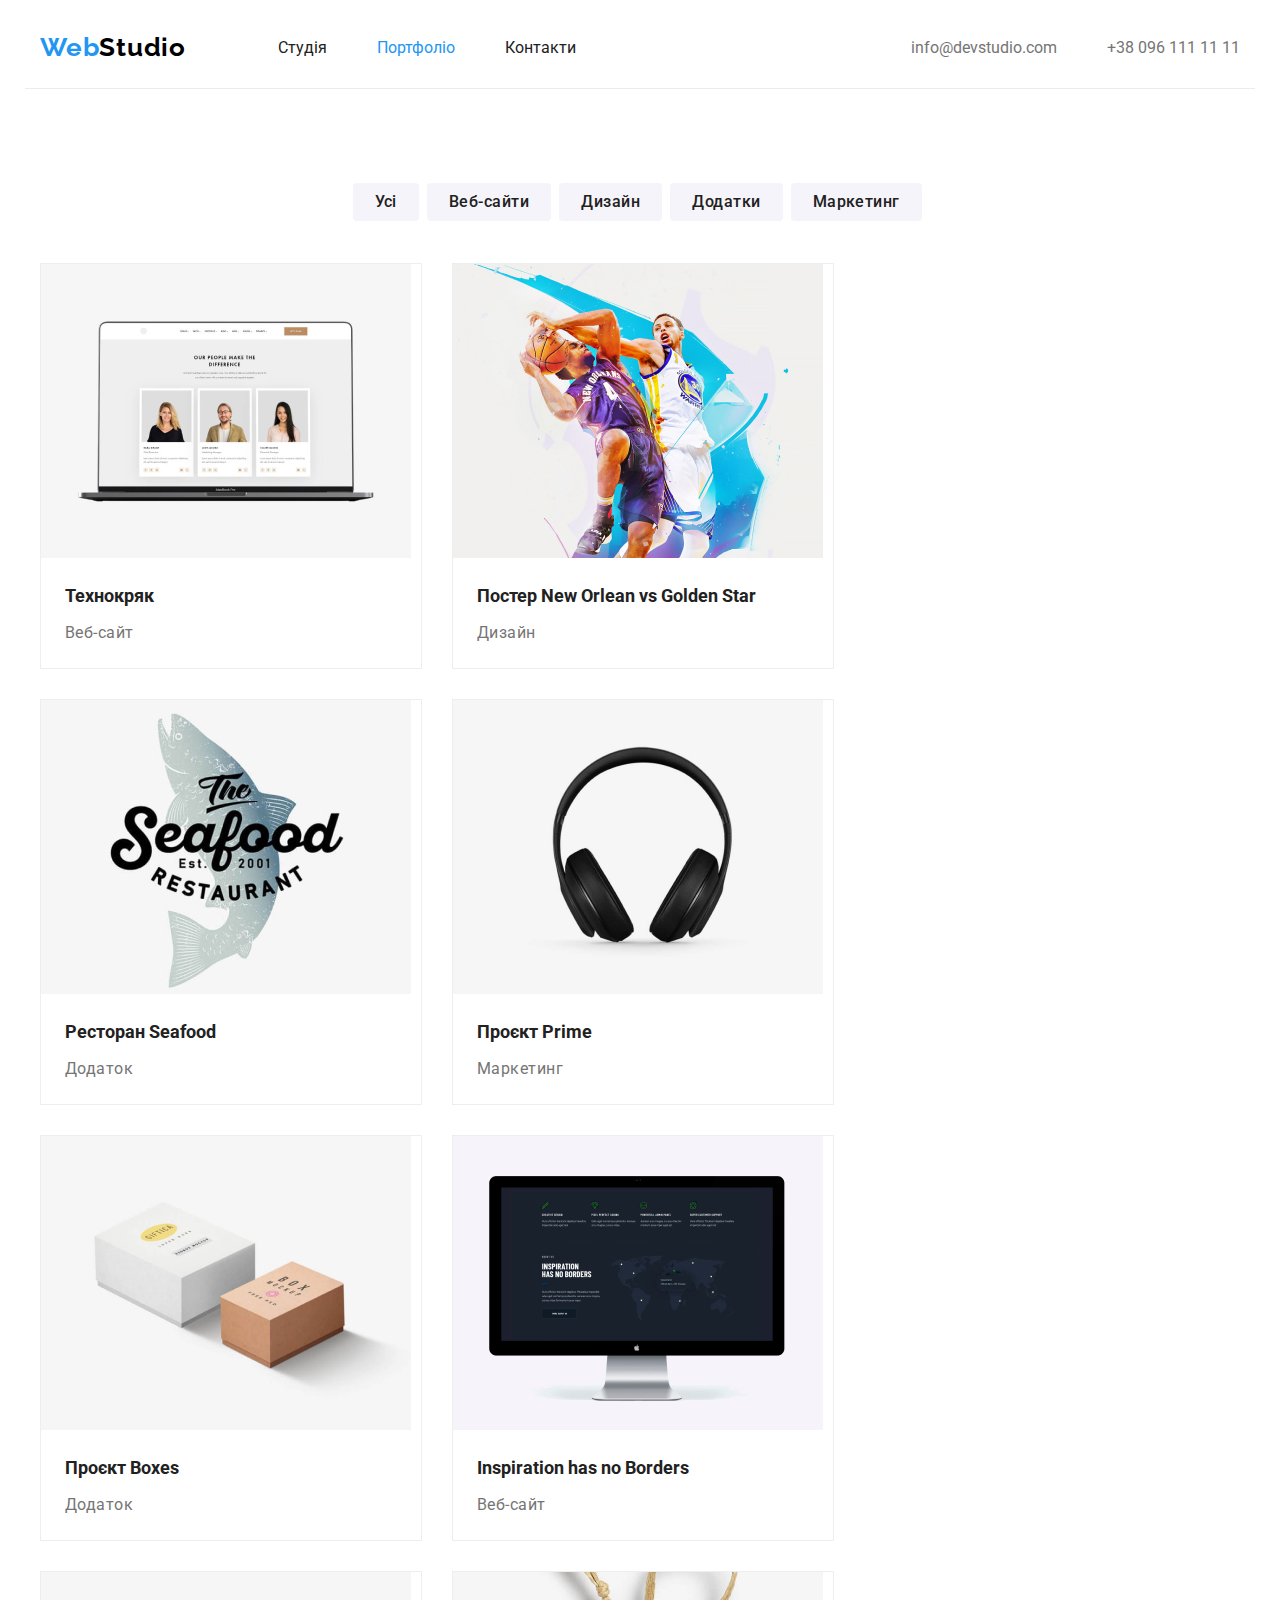
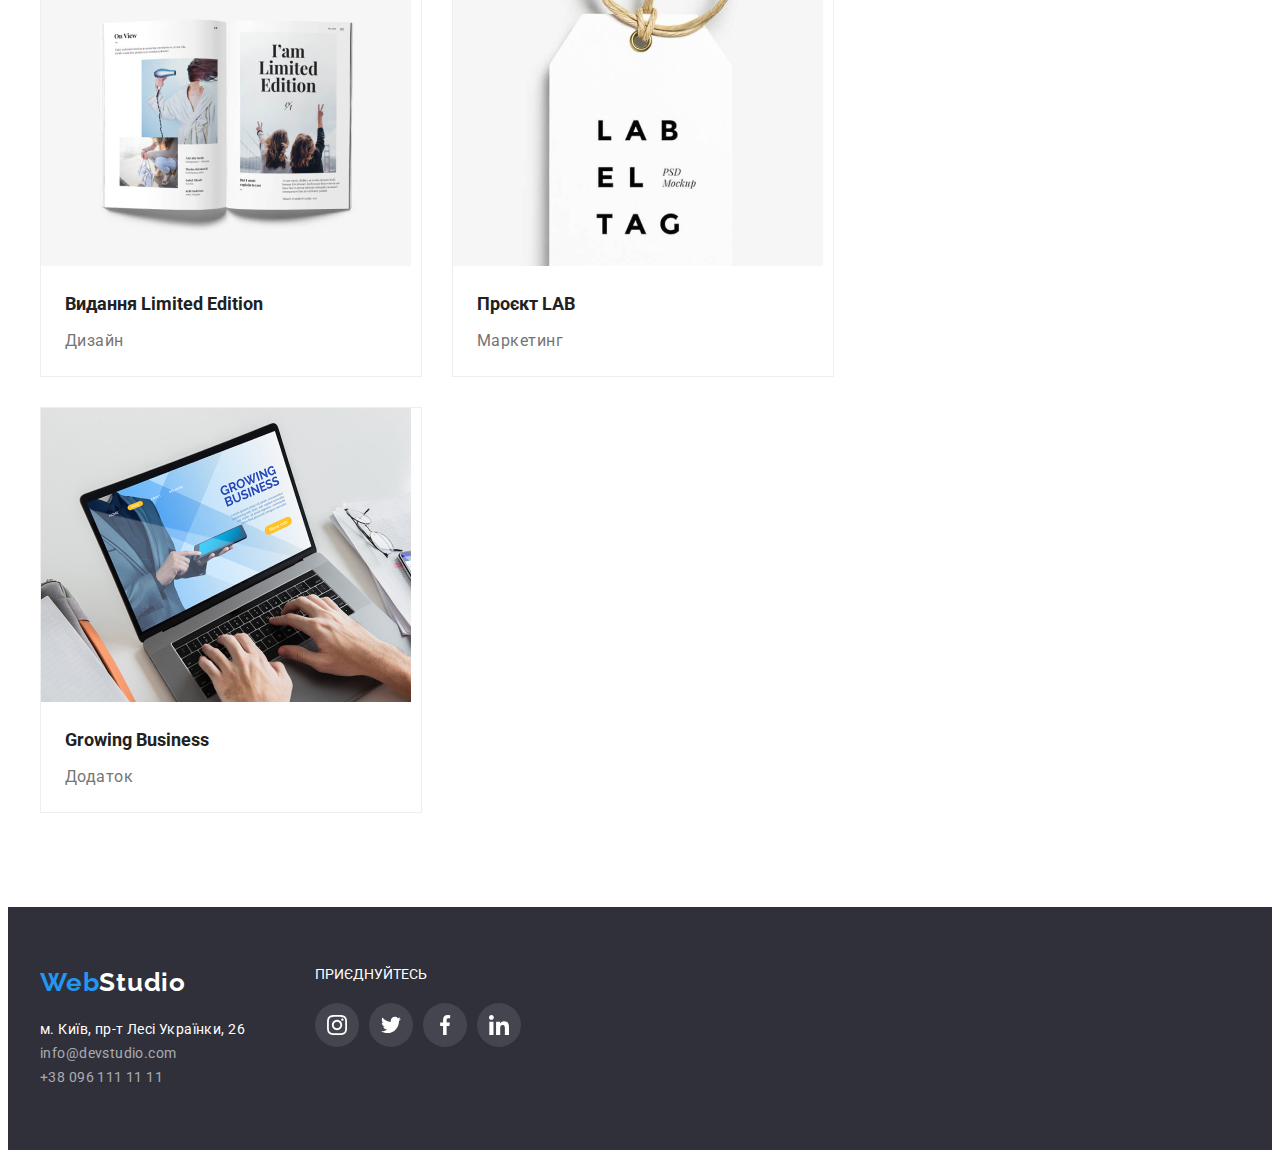
==== portfolio.html @ 535a457a "Initial commit" ====
<!doctype html>
<html lang="uk">

    <head>
        <!-- ... -->
        <meta charset="UTF-8">
        <meta http-equiv="X-UA-Compatible" content="IE=edge">
        <meta name="viewport" content="width=device-width, initial-scale=1.0">
        <title>Document</title>
        <link href="https://fonts.googleapis.com/css2?family=Raleway:wght@700&family=Roboto:wght@400;500;700;900&display=swap"
            rel="stylesheet">
            <link rel="stylesheet" href="https://cdnjs.cloudflare.com/ajax/libs/modern-normalize/1.1.0/modern-normalize.min.css"
                integrity="sha512-wpPYUAdjBVSE4KJnH1VR1HeZfpl1ub8YT/NKx4PuQ5NmX2tKuGu6U/JRp5y+Y8XG2tV+wKQpNHVUX03MfMFn9Q=="
                crossorigin="anonymous" referrerpolicy="no-referrer" />
        <link rel="stylesheet" href="./css/styles.css">
    </head>

    <body>
        
        <!-- Header -->
        <header>
            <div class="container header">
                <nav class="logo-nav">
                    <!-- Logo -->
                    <a class="header-logo" href="/">
                        <p class="logo-first">
                            Web<span class="header-logo-second">Studio</span>
                        </p>
                    </a>
        
                    <!-- Navbar -->
                    <ul class="list">
                        <li class="nav-item">
                            <a class="nav" href="index.html">Студія</a>
                        </li>
                        <li class="nav-item">
                            <a class="nav current" href="portfolio.html">Портфоліо</a>
                        </li>
                        <li class="nav-item"><a class="nav" href="">Контакти</a></li>
                    </ul>
                </nav>
        
                <div class="contacts">
                    <!-- Link to e-mail address -->
                    <a class="contact" href="mailto:info@devstudio.com">info@devstudio.com</a>
                    <!-- Link to phone number  -->
                    <a class="contact" href="tel:+380961111111">+38 096 111 11 11</a>
                </div>
            </div>
        </header>


        <!-- Main content -->

        <main>
            <!-- Portfolio and filter -->
            <section class="portfolio">
                <div class="container section">
                    <h1 class="portfolio-title">Наші роботи</h1>
                    <!-- Filter -->
                    
                    <ul class="list portfolio-filter-list">
                        <li class="portfolio-filter"><button class="filter-button" type="button">Усі</button></li>
                        <li class="portfolio-filter"><button class="filter-button" type="button">Веб-сайти</button></li>
                        <li class="portfolio-filter"><button class="filter-button" type="button">Дизайн</button></li>
                        <li class="portfolio-filter"><button class="filter-button" type="button">Додатки</button></li>
                        <li class="portfolio-filter"><button class="filter-button" type="button">Маркетинг</button></li>
                    </ul>
            
                    <ul class="portfolio-flex">
                        <li class="portfolio-item"> 
                            <img src="image/img1.jpeg" alt="Технокряк" width="370">
                            <div class="portfolio-content">
                                <h2 class="portfolio-list-title">Технокряк</h2>
                                <p class="portfolio-list-text">Веб-сайт</p>
                            </div>
                        </li>
                        <li class="portfolio-item">
                            <img src="image/img2.jpeg" alt="Постер New Orlean vs Golden Star" width="370">
                            <div class="portfolio-content">
                                <h2 class="portfolio-list-title">Постер New Orlean vs Golden Star</h2>
                                <p class="portfolio-list-text">Дизайн</p>
                            </div>
                        </li>
                        <li class="portfolio-item">
                            <img src="image/img3.jpeg" alt="Ресторан Seafood" width="370">
                            <div class="portfolio-content">
                                <h2 class="portfolio-list-title">Ресторан Seafood</h2>
                                <p class="portfolio-list-text">Додаток</p>
                            </div>
                        </li>
                        <li class="portfolio-item">
                            <img src="image/img4.jpeg" alt="Проєкт Prime" width="370">
                            <div class="portfolio-content">
                                <h2 class="portfolio-list-title">Проєкт Prime</h2>
                                <p class="portfolio-list-text">Маркетинг</p>
                            </div>
                        </li>
                        <li class="portfolio-item">
                            <img src="image/img5.jpeg" alt="Проєкт Boxes" width="370">
                            <div class="portfolio-content">
                                <h2 class="portfolio-list-title">Проєкт Boxes</h2>
                                <p class="portfolio-list-text">Додаток</p>
                            </div>
                        </li>
                        <li class="portfolio-item">
                            <img src="image/img6.jpeg" alt="Inspiration has no Borders" width="370">
                            <div class="portfolio-content">
                                <h2 class="portfolio-list-title">Inspiration has no Borders</h2>
                                <p class="portfolio-list-text">Веб-сайт</p>
                            </div>
                        </li>
                        <li class="portfolio-item">
                            <img src="image/img7.jpeg" alt="Видання Limited Edition" width="370">
                            <div class="portfolio-content">
                                <h2 class="portfolio-list-title">Видання Limited Edition</h2>
                                <p class="portfolio-list-text">Дизайн</p>
                            </div>
                        </li>
                        <li class="portfolio-item">
                            <img src="image/img8.jpeg" alt="Проєкт LAB" width="370">
                            <div class="portfolio-content">
                                <h2 class="portfolio-list-title">Проєкт LAB</h2>
                                <p class="portfolio-list-text">Маркетинг</p>
                            </div>
                        </li>
                        <li class="portfolio-item">
                            <img src="image/img9.jpeg" alt="Growing Business" width="370">
                            <div class="portfolio-content">
                                <h2 class="portfolio-list-title">Growing Business</h2>
                                <p class="portfolio-list-text">Додаток</p>
                            </div>
                        </li>
                    </ul>
                </div>
            </section>

        </main>

        <!-- Footer -->
        <footer class="footer">
            <div class="container">
                <div class="footer-separator">
                    <div>
                        <a class="footer-logo" href="/">
                            <p class="logo-first">
                                Web<span class="footer-logo-second">Studio</span>
                            </p>
                        </a>
                        <address>
                            <ul>
                                <li>
                                    <a class="footer-address" href="посилання на google map" target="_blank" rel="noopener noreferrer">м. Київ,
                                        пр-т Лесі Українки, 26</a>
                                </li>
                                <li>
                                    <a class="footer-mail" href="mailto:info@devstudio.com">info@devstudio.com</a>
                                </li>
                                <li>
                                    <a class="footer-phone" href="tel:+380961111111">+38 096 111 11 11</a>
                                </li>
                            </ul>
                        </address>
                    </div>
                    <div class="footer-social-media">
                        <p class="footer-social-text">ПРИЄДНУЙТЕСЬ</p>
                        <ul class="footer-media-list">
                            <li class="footer-media-list-item">
                                <a class="footer-media-item" href="">
                                    <svg class="footer-media-icon" width="20" height="20">
                                        <use href="./image/symbol-defs.svg#icon-instagram1"></use>
                                    </svg>
                                </a>
                            </li>
                            <li class="footer-media-list-item">
                                <a class="footer-media-item" href="">
                                    <svg class="footer-media-icon" width="20" height="20">
                                        <use href="./image/symbol-defs.svg#icon-twitter1"></use>
                                    </svg>
                                </a>
                            </li>
                            <li class="footer-media-list-item">
                                <a class="footer-media-item" href="">
                                    <svg class="footer-media-icon" width="20" height="20">
                                        <use href="./image/symbol-defs.svg#icon-facebook1"></use>
                                    </svg>
                                </a>
                            </li>
                            <li class="footer-media-list-item">
                                <a class="footer-media-item" href="">
                                    <svg class="footer-media-icon" width="20" height="20">
                                        <use href="./image/symbol-defs.svg#icon-linkedin1"></use>
                                    </svg>
                                </a>
                            </li>
                        </ul>
                    </div>
                </div>
            </div>
        </footer>

    </body>

</html>
---- css/styles.css ----
:root {
    /* background colors */
    --main-background-color: #ffffff;
    --accent-background-color: #2F303A;
    --second-background-color: #F5F4FA;
    /* text colors */
    --main-text-color: #757575;
    --second-text-color: #212121;
    --accent-text-color: #2196F3;
    --hero-text-color: #ffffff;
    /* accent colors */
    --accent-background-button-color: #2196F3;
    --accent-text-button-color: #ffffff;
    /* border colors */
    --border-header-color: #ECECEC;
    --border-picture-color: #EEEEEE;
}

ul {
    list-style: none;
    padding: 0;
    margin: 0;
}

a {
    text-decoration: none;
    color: inherit;
}

h1,
h2,
h3,
h4,
h5,
h6 {
    margin: 0;
}

p {
    margin: 0;
}

address {
    font-style: normal;
}

button {
    font-family: inherit;
    padding: 0;
    margin: 0;
}

img {
    display: block;
    max-width: 100%;
    height: auto;
}

body {
    background-color: var (--main-background-color);
    color: var(--main-text-color); 
    font-family: 'Roboto', sans-serif;
}

.nav-item:not(:last-child),
.feature-item:not(:last-child),
.working-item:not(:last-child),
.team-list:not(:last-child){
    margin-right: 30px;
}

.list {
    list-style: none;
    display: flex;
}

.container {
    max-width: 1200px;
    margin-left: auto;
    margin-right: auto;
    padding-left: 15px;
    padding-right: 15px;
    /* align-items: center; */
}

.section {
    margin-top: 94px;
}
h2 {
    font-style: Bold;
    font-size: 36px;
    line-height: 1.17;
    margin-bottom: 50px;
}

/* header */
.header {
    background-color: var(--main-background-color);
    display: flex;
    border-bottom: 1px solid var(--border-header-color);
}
.logo-nav {
    display: flex;
    align-items: center;
}
/* Logo */
.header-logo {
    font-family: 'Raleway', sans-serif;
    font-weight: 700;
    font-size: 26px;
    line-height: 1.19;
    letter-spacing: 0.03em;
    text-decoration: none;
    margin-right: 93px;
    margin-top: 24px;
    margin-bottom: 25px;
    width: 145px;
}
.logo-first {
    color: var(--accent-text-color);
}
.header-logo-second {
    color: #000000;
}
/* Nav header and contacts*/
.nav {
    color: var(--second-text-color);
    text-decoration: none;
}
.current {
    color: var(--accent-text-color);
}
.contacts {
    display: flex;
    margin-left: auto;
    justify-content: flex-end;
    align-items: center;
}
.contact {
    color: var(--main-text-color);
    text-decoration: none;
    /* margin-left: 10px; */
}
.header-contact-icon {
    fill: currentColor;
    margin-right: 10px;
}
.nav:hover,
.nav:focus, 
.contact:hover,
.contact:focus {
    color: var(--accent-text-color);
}
.nav-item:not(:last-child),
.contact:not(:last-child) {
    margin-right: 50px;
}

/* Start page */
/* Hero */
.hero {
    text-align: center;
}
.hero-content {
    max-width: 1600px;
    background-color: var(--accent-background-color);
    padding: 200px 452px;
    margin-left: auto;
    margin-right: auto;
    background-image: linear-gradient(rgba(47, 48, 58, 0.4), rgba(47, 48, 58, 0.4)),
    url(../image/Img.jpeg);
    background-repeat: no-repeat;
    background-size: cover;
}
.hero-body {
width: 696px;
}
.hero-title {
    font-style: Black;
    font-size: 44px;
    line-height: 1.16;
    text-transform: uppercase;
    margin-bottom: 30px;
    color: var(--hero-text-color);
}
.hero-button {
    background-color: var(--accent-background-button-color);
    color: var(--accent-text-button-color);
    cursor: pointer;
    padding: 10px 32px;
    margin-left: auto;
    margin-right: auto;
    border-radius: 4px;
    border: 0px;
}
.hero-button:hover,
.hero-button:focus {
    background-color: #188CE8;
}

/* Features */
.features {
    font-size: 14px;
}
.feature-svg-picture {
    width: 270px;
    background-color: #F5F4FA;
    margin-bottom: 30px;
    border-radius: 4px;
}
.feature-icon {
    margin: 25px 100px;
}
.features-title {
    display: none;
}
.features-title2 {
    color: var(--second-text-color);
    font-weight: 700;
    font-size: 14px;
    line-height: 1.14;
    letter-spacing: 0.03em;
    text-transform: uppercase;
    margin-bottom: 10px;
}
.feature-text {
    font-size: 14px;
    line-height: 1.71;
    letter-spacing: 0.03em;
}

/* Working */
.working-title,
.team-title,
.clients-title {
    color: var(--second-text-color);
    font-style: normal;
    font-weight: 700;
    font-size: 36px;
    line-height: 1.17;
    text-align: center;
    letter-spacing: 0.03em;
}

/* Our team */
.team {
    background-color: var(--second-background-color);
    padding-top: 94px;
    padding-bottom: 94px;
}
/* .team-title {
    margin-bottom: 50px; 
} */
.team-list {
    background-color: var(--main-background-color);
    box-shadow: 0px 4px 4px rgba(0, 0, 0, 0.25);
}
.team-content {
    text-align: center;
}
.team-name {
    color: var(--second-text-color);
    font-style: normal;
    font-weight: 500;
    font-size: 16px;
    line-height: 1.19;
    letter-spacing: 0.03em;
    margin-top: 30px;
}
.team-position { 
    font-style: normal;
    font-weight: 400;
    font-size: 16px;
    line-height: 19px;
    letter-spacing: 0.03em;
    margin-top: 10px;
    margin-bottom: 30px;
}
.team-media-list {
    display: flex;
    margin: 16px 32px 30px 32px;
}
.team-media-list-item:not(:last-child) {
    margin-right: 10px;
}
.team-media-item {
    width: 44px;
    height: 44px;
    border: 0;
    border-radius: 50%;
    color: #AFB1B8;
    display: flex;
    justify-content: center;
    align-items: center;
}
.team-media-icon {
    fill: currentColor;
}
.team-media-item:hover,
.team-media-item:focus {
    background-color: #2196F3;
    color: #ffffff;
}

/* Our clients */
.clients-list {
    margin-bottom: 94px;
}
.clients-list-item {
    display: flex;
    width: 170px;
    height: auto;
    border: 1px solid #AFB1B8;
    color: #AFB1B8;
}
.clients-item {
    padding: 16px 32px;
}
.clients-list-item:not(:last-child) {
    margin-right: 30px;
}
.clients-list-item:hover,
.clients-list-item:focus {
    border-color: #2196F3;
}
.client-icon {
    width: 106px;
    height: 60px;
    border: 0;
    /* color: #AFB1B8; */
    fill: currentColor;
}
.client-icon:hover,
.client-icon:focus {
    color: #2196F3;
}


/* Portfolio page */
.portfolio {
    box-sizing: border-box;
    margin-bottom: 94px;
}
.portfolio-title {
    display: none;
}
.portfolio-filter {
    padding-bottom: 8px;
}
.portfolio-filter:not(:last-child) {
    margin-right: 8px;
}
.filter-button {
    background-color: var(--second-background-color);
    color: var(--second-text-color);
    font-style: normal;
    font-weight: 500;
    font-size: 16px;
    line-height: 1.62;
    text-align: center;
    letter-spacing: 0.03em;
    cursor: pointer;
    padding: 6px 22px;
    border: none;
    border-radius: 4px;
}
.portfolio-filter-list {
    width: 575px;
    margin-left: auto;
    margin-right: auto;
    margin-bottom: 34px;
}
.filter-button:hover,
.filter-button:focus {
    background-color: var(--accent-background-button-color);
    color: var(--accent-text-button-color);
    box-shadow: 0px 2px 2px rgba(0, 0, 0, 0.12),
                0px 1px 2px rgba(0, 0, 0, 0.08),
                0px 3px 2px rgba(0, 0, 0, 0.1);
}
.portfolio-flex {
    list-style: none;
    display: flex;
    flex-wrap: wrap;
    gap: 30px;
    padding: 0px;
}
.portfolio-content {
    /* width: 322px; */
    padding: 20px 24px;
}
.portfolio-item {
    /* width: 368 px; */
    border: 1px solid var(--border-picture-color);
    flex-basis: calc((100% - 30px * 2) / 3);
}
.portfolio-item:hover,
.portfolio-item:focus {
    box-shadow: 0px 4px 4px rgba(0, 0, 0, 0.25);
}
.portfolio-item:nth-child(3n) {
    margin-right: 0px;
}
.portfolio-list-title {
    color: var(--second-text-color);
    font-style: bold;
    font-weight: 700;
    font-size: 18px;
    line-height: 2;
    letter-spacing: 6%; 
    margin-bottom: 4px;
}
.portfolio-list-text {
    font-style: normal;
    font-weight: 400;
    font-size: 16px;
    line-height: 1.88;
    letter-spacing: 0.03em;
}

/* Footer */
.footer {
    background-color: var(--accent-background-color);
    padding-top: 60px;
    padding-bottom: 60px;
}
.footer-separator {
    display: flex;
}
.footer-logo {
    font-family: 'Raleway', sans-serif;
    font-weight: 700;
    font-size: 26px;
    line-height: 1.19;
    letter-spacing: 0.03em;
    text-decoration: none;
    display: inline-block;
    margin-bottom: 20px;
    width: 145px;
}
.footer-logo-second {
    color: #ffffff;
}
.footer-address,
.footer-mail,
.footer-phone {
    text-decoration: none;
    font-style: normal;
    font-weight: 400;
    font-size: 14px;
    line-height: 1.71;
    letter-spacing: 0.03em;
}
.footer-address {
    color: var(--accent-text-button-color);
    margin-bottom: 60px;
}
.footer-mail,
.footer-phone {
    color: rgba(255, 255, 255, 0.6);
}
.footer-address:hover,
.footer-address:focus,
.footer-mail:hover,
.footer-mail:focus,
.footer-phone:hover,
.footer-phone:focus {
    color: var(--accent-text-color);
}
.footer-social-media {
    margin-left: 70px;
    /* margin-top: 70px; */
    align-items: center;
}
.footer-social-text {
    color: #ffffff;
    font-style: bold;
    font-size: 14px;
    line-height: 1.14;
    margin-bottom: 20px;
}
.footer-media-list {
    display: flex;
    width: 206px;
    padding: 0px;
}
.footer-media-list-item:not(:last-child) {
    margin-right: 10px;
}
.footer-media-item {
    width: 44px;
    height: 44px;
    border: 0;
    border-radius: 50%;
    color: #ffffff;
    background-color: rgba(255, 255, 255, 0.1);
    display: flex;
    justify-content: center;
    align-items: center;
}
.footer-media-icon {
    fill: currentColor;
}
.footer-media-item:hover,
.footer-media-item:focus {
    background-color: #2196F3;
    color: #ffffff;
}
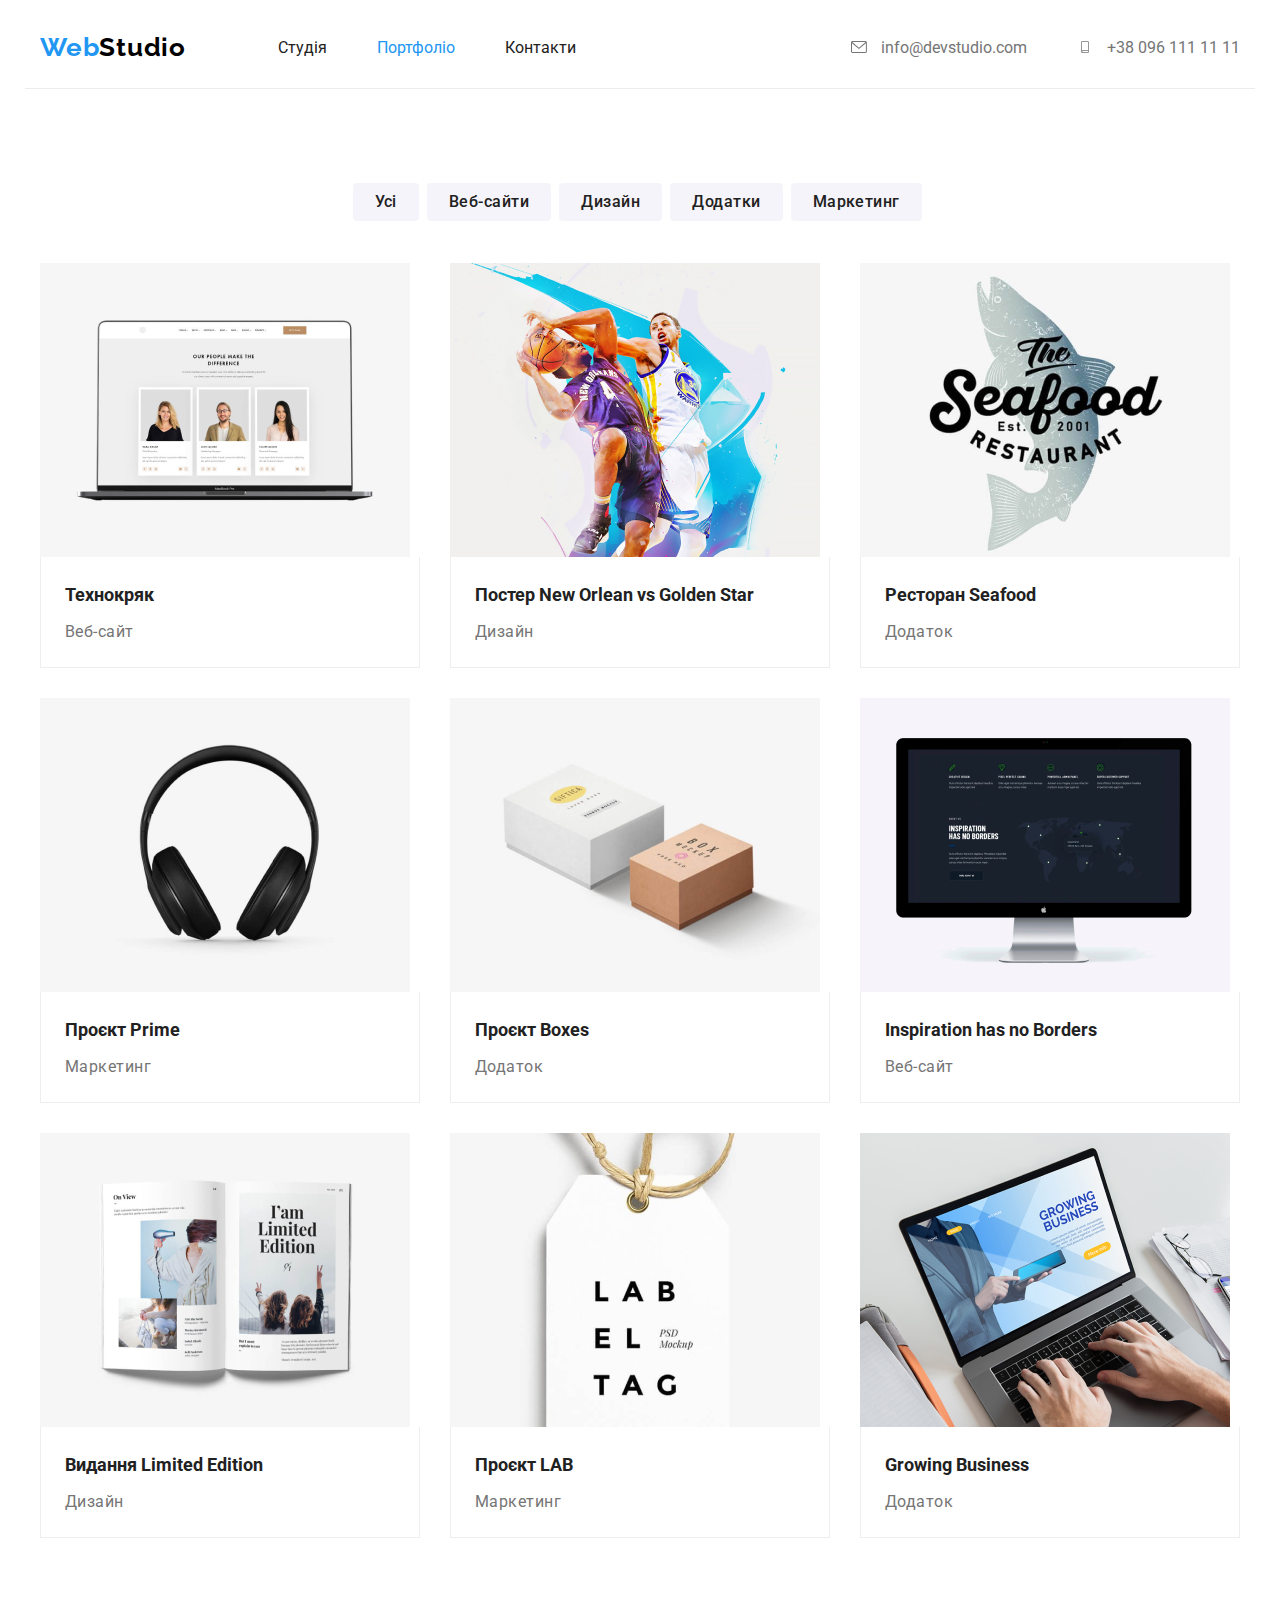
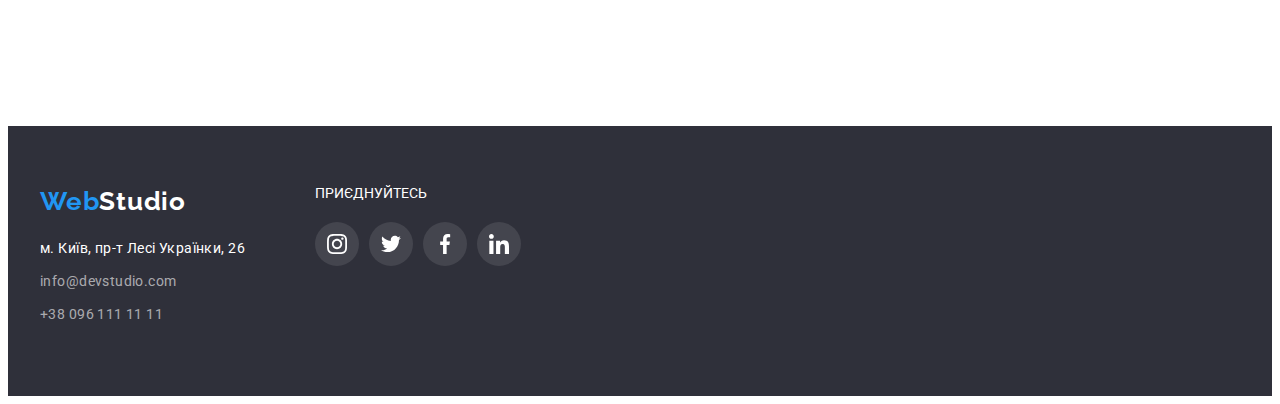
==== commit 41c9e9c0: "update files" ====
--- a/portfolio.html
+++ b/portfolio.html
@@ -42,9 +42,19 @@
         
                 <div class="contacts">
                     <!-- Link to e-mail address -->
-                    <a class="contact" href="mailto:info@devstudio.com">info@devstudio.com</a>
+                    <a class="contact" href="mailto:info@devstudio.com">
+                        <svg class="header-contact-icon" width="16" height="12">
+                            <use href="./image/icons.svg#icon-mail"></use>
+                        </svg>
+                        info@devstudio.com
+                    </a>
                     <!-- Link to phone number  -->
-                    <a class="contact" href="tel:+380961111111">+38 096 111 11 11</a>
+                    <a class="contact" href="tel:+380961111111">
+                        <svg class="header-contact-icon" width="16" height="12">
+                            <use href="./image/icons.svg#icon-smartphone1"></use>
+                        </svg>
+                        +38 096 111 11 11
+                    </a>
                 </div>
             </div>
         </header>
@@ -69,67 +79,85 @@
             
                     <ul class="portfolio-flex">
                         <li class="portfolio-item"> 
-                            <img src="image/img1.jpeg" alt="Технокряк" width="370">
-                            <div class="portfolio-content">
-                                <h2 class="portfolio-list-title">Технокряк</h2>
-                                <p class="portfolio-list-text">Веб-сайт</p>
-                            </div>
-                        </li>
-                        <li class="portfolio-item">
-                            <img src="image/img2.jpeg" alt="Постер New Orlean vs Golden Star" width="370">
-                            <div class="portfolio-content">
-                                <h2 class="portfolio-list-title">Постер New Orlean vs Golden Star</h2>
-                                <p class="portfolio-list-text">Дизайн</p>
-                            </div>
-                        </li>
-                        <li class="portfolio-item">
-                            <img src="image/img3.jpeg" alt="Ресторан Seafood" width="370">
-                            <div class="portfolio-content">
-                                <h2 class="portfolio-list-title">Ресторан Seafood</h2>
-                                <p class="portfolio-list-text">Додаток</p>
-                            </div>
-                        </li>
-                        <li class="portfolio-item">
-                            <img src="image/img4.jpeg" alt="Проєкт Prime" width="370">
-                            <div class="portfolio-content">
-                                <h2 class="portfolio-list-title">Проєкт Prime</h2>
-                                <p class="portfolio-list-text">Маркетинг</p>
-                            </div>
-                        </li>
-                        <li class="portfolio-item">
-                            <img src="image/img5.jpeg" alt="Проєкт Boxes" width="370">
-                            <div class="portfolio-content">
-                                <h2 class="portfolio-list-title">Проєкт Boxes</h2>
-                                <p class="portfolio-list-text">Додаток</p>
-                            </div>
-                        </li>
-                        <li class="portfolio-item">
-                            <img src="image/img6.jpeg" alt="Inspiration has no Borders" width="370">
-                            <div class="portfolio-content">
-                                <h2 class="portfolio-list-title">Inspiration has no Borders</h2>
-                                <p class="portfolio-list-text">Веб-сайт</p>
-                            </div>
-                        </li>
-                        <li class="portfolio-item">
-                            <img src="image/img7.jpeg" alt="Видання Limited Edition" width="370">
-                            <div class="portfolio-content">
-                                <h2 class="portfolio-list-title">Видання Limited Edition</h2>
-                                <p class="portfolio-list-text">Дизайн</p>
-                            </div>
-                        </li>
-                        <li class="portfolio-item">
-                            <img src="image/img8.jpeg" alt="Проєкт LAB" width="370">
-                            <div class="portfolio-content">
-                                <h2 class="portfolio-list-title">Проєкт LAB</h2>
-                                <p class="portfolio-list-text">Маркетинг</p>
-                            </div>
-                        </li>
-                        <li class="portfolio-item">
-                            <img src="image/img9.jpeg" alt="Growing Business" width="370">
-                            <div class="portfolio-content">
-                                <h2 class="portfolio-list-title">Growing Business</h2>
-                                <p class="portfolio-list-text">Додаток</p>
-                            </div>
+                            <a class="portfolio-item-link" href="">
+                                <img src="image/img1.jpeg" alt="Технокряк" width="370">
+                                <div class="portfolio-content">
+                                    <h2 class="portfolio-list-title">Технокряк</h2>
+                                    <p class="portfolio-list-text">Веб-сайт</p>
+                                </div>
+                            </a>
+                        </li>
+                        <li class="portfolio-item">
+                            <a class="portfolio-item-link" href="">
+                                <img src="image/img2.jpeg" alt="Постер New Orlean vs Golden Star" width="370">
+                                <div class="portfolio-content">
+                                    <h2 class="portfolio-list-title">Постер New Orlean vs Golden Star</h2>
+                                    <p class="portfolio-list-text">Дизайн</p>
+                                </div>
+                            </a>
+                        </li>
+                        <li class="portfolio-item">
+                            <a class="portfolio-item-link" href="">
+                                <img src="image/img3.jpeg" alt="Ресторан Seafood" width="370">
+                                <div class="portfolio-content">
+                                    <h2 class="portfolio-list-title">Ресторан Seafood</h2>
+                                    <p class="portfolio-list-text">Додаток</p>
+                                </div>
+                            </a>
+                        </li>
+                        <li class="portfolio-item">
+                            <a class="portfolio-item-link" href="">
+                                <img src="image/img4.jpeg" alt="Проєкт Prime" width="370">
+                                <div class="portfolio-content">
+                                    <h2 class="portfolio-list-title">Проєкт Prime</h2>
+                                    <p class="portfolio-list-text">Маркетинг</p>
+                                </div>
+                            </a>
+                        </li>
+                        <li class="portfolio-item">
+                            <a class="portfolio-item-link" href="">
+                                <img src="image/img5.jpeg" alt="Проєкт Boxes" width="370">
+                                <div class="portfolio-content">
+                                    <h2 class="portfolio-list-title">Проєкт Boxes</h2>
+                                    <p class="portfolio-list-text">Додаток</p>
+                                </div>
+                            </a>
+                        </li>
+                        <li class="portfolio-item">
+                            <a class="portfolio-item-link" href="">
+                                <img src="image/img6.jpeg" alt="Inspiration has no Borders" width="370">
+                                <div class="portfolio-content">
+                                    <h2 class="portfolio-list-title">Inspiration has no Borders</h2>
+                                    <p class="portfolio-list-text">Веб-сайт</p>
+                                </div>
+                            </a>
+                        </li>
+                        <li class="portfolio-item">
+                            <a class="portfolio-item-link" href="">
+                                <img src="image/img7.jpeg" alt="Видання Limited Edition" width="370">
+                                <div class="portfolio-content">
+                                    <h2 class="portfolio-list-title">Видання Limited Edition</h2>
+                                    <p class="portfolio-list-text">Дизайн</p>
+                                </div>
+                            </a>
+                        </li>
+                        <li class="portfolio-item">
+                            <a class="portfolio-item-link" href="">
+                                <img src="image/img8.jpeg" alt="Проєкт LAB" width="370">
+                                <div class="portfolio-content">
+                                    <h2 class="portfolio-list-title">Проєкт LAB</h2>
+                                    <p class="portfolio-list-text">Маркетинг</p>
+                                </div>
+                            </a>
+                        </li>
+                        <li class="portfolio-item">
+                            <a class="portfolio-item-link" href="">
+                                <img src="image/img9.jpeg" alt="Growing Business" width="370">
+                                <div class="portfolio-content">
+                                    <h2 class="portfolio-list-title">Growing Business</h2>
+                                    <p class="portfolio-list-text">Додаток</p>
+                                </div>
+                            </a>
                         </li>
                     </ul>
                 </div>
@@ -149,14 +177,14 @@
                         </a>
                         <address>
                             <ul>
-                                <li>
+                                <li class="footer-address-item">
                                     <a class="footer-address" href="посилання на google map" target="_blank" rel="noopener noreferrer">м. Київ,
                                         пр-т Лесі Українки, 26</a>
                                 </li>
-                                <li>
+                                <li class="footer-address-item">
                                     <a class="footer-mail" href="mailto:info@devstudio.com">info@devstudio.com</a>
                                 </li>
-                                <li>
+                                <li class="footer-address-item">
                                     <a class="footer-phone" href="tel:+380961111111">+38 096 111 11 11</a>
                                 </li>
                             </ul>
@@ -168,28 +196,28 @@
                             <li class="footer-media-list-item">
                                 <a class="footer-media-item" href="">
                                     <svg class="footer-media-icon" width="20" height="20">
-                                        <use href="./image/symbol-defs.svg#icon-instagram1"></use>
-                                    </svg>
-                                </a>
-                            </li>
-                            <li class="footer-media-list-item">
-                                <a class="footer-media-item" href="">
-                                    <svg class="footer-media-icon" width="20" height="20">
-                                        <use href="./image/symbol-defs.svg#icon-twitter1"></use>
-                                    </svg>
-                                </a>
-                            </li>
-                            <li class="footer-media-list-item">
-                                <a class="footer-media-item" href="">
-                                    <svg class="footer-media-icon" width="20" height="20">
-                                        <use href="./image/symbol-defs.svg#icon-facebook1"></use>
-                                    </svg>
-                                </a>
-                            </li>
-                            <li class="footer-media-list-item">
-                                <a class="footer-media-item" href="">
-                                    <svg class="footer-media-icon" width="20" height="20">
-                                        <use href="./image/symbol-defs.svg#icon-linkedin1"></use>
+                                        <use href="./image/icons.svg#icon-instagram1"></use>
+                                    </svg>
+                                </a>
+                            </li>
+                            <li class="footer-media-list-item">
+                                <a class="footer-media-item" href="">
+                                    <svg class="footer-media-icon" width="20" height="20">
+                                        <use href="./image/icons.svg#icon-twitter1"></use>
+                                    </svg>
+                                </a>
+                            </li>
+                            <li class="footer-media-list-item">
+                                <a class="footer-media-item" href="">
+                                    <svg class="footer-media-icon" width="20" height="20">
+                                        <use href="./image/icons.svg#icon-facebook1"></use>
+                                    </svg>
+                                </a>
+                            </li>
+                            <li class="footer-media-list-item">
+                                <a class="footer-media-item" href="">
+                                    <svg class="footer-media-icon" width="20" height="20">
+                                        <use href="./image/icons.svg#icon-linkedin1"></use>
                                     </svg>
                                 </a>
                             </li>
--- a/css/styles.css
+++ b/css/styles.css
@@ -84,7 +84,7 @@
 }
 
 .section {
-    margin-top: 94px;
+    padding: 94px 0;
 }
 h2 {
     font-style: Bold;
@@ -201,6 +201,7 @@
 /* Features */
 .features {
     font-size: 14px;
+    padding-bottom: 0px;
 }
 .feature-svg-picture {
     width: 270px;
@@ -245,18 +246,15 @@
 /* Our team */
 .team {
     background-color: var(--second-background-color);
-    padding-top: 94px;
-    padding-bottom: 94px;
-}
-/* .team-title {
-    margin-bottom: 50px; 
-} */
+   
+}
 .team-list {
     background-color: var(--main-background-color);
     box-shadow: 0px 4px 4px rgba(0, 0, 0, 0.25);
 }
 .team-content {
     text-align: center;
+
 }
 .team-name {
     color: var(--second-text-color);
@@ -385,21 +383,25 @@
     gap: 30px;
     padding: 0px;
 }
-.portfolio-content {
-    /* width: 322px; */
-    padding: 20px 24px;
-}
 .portfolio-item {
-    /* width: 368 px; */
-    border: 1px solid var(--border-picture-color);
+    /* box-sizing: border-box; */
     flex-basis: calc((100% - 30px * 2) / 3);
 }
-.portfolio-item:hover,
-.portfolio-item:focus {
+.portfolio-item-link {
+    display: block;
+}
+.portfolio-item-link:hover,
+.portfolio-item-link:focus {
     box-shadow: 0px 4px 4px rgba(0, 0, 0, 0.25);
 }
 .portfolio-item:nth-child(3n) {
     margin-right: 0px;
+}
+.portfolio-content {
+    padding: 20px 24px;
+    border-right: 1px solid var(--border-picture-color);
+    border-bottom: 1px solid var(--border-picture-color);
+    border-left: 1px solid var(--border-picture-color);
 }
 .portfolio-list-title {
     color: var(--second-text-color);
@@ -441,6 +443,9 @@
 .footer-logo-second {
     color: #ffffff;
 }
+.footer-address-item {
+    margin-bottom: 9px;
+}
 .footer-address,
 .footer-mail,
 .footer-phone {
